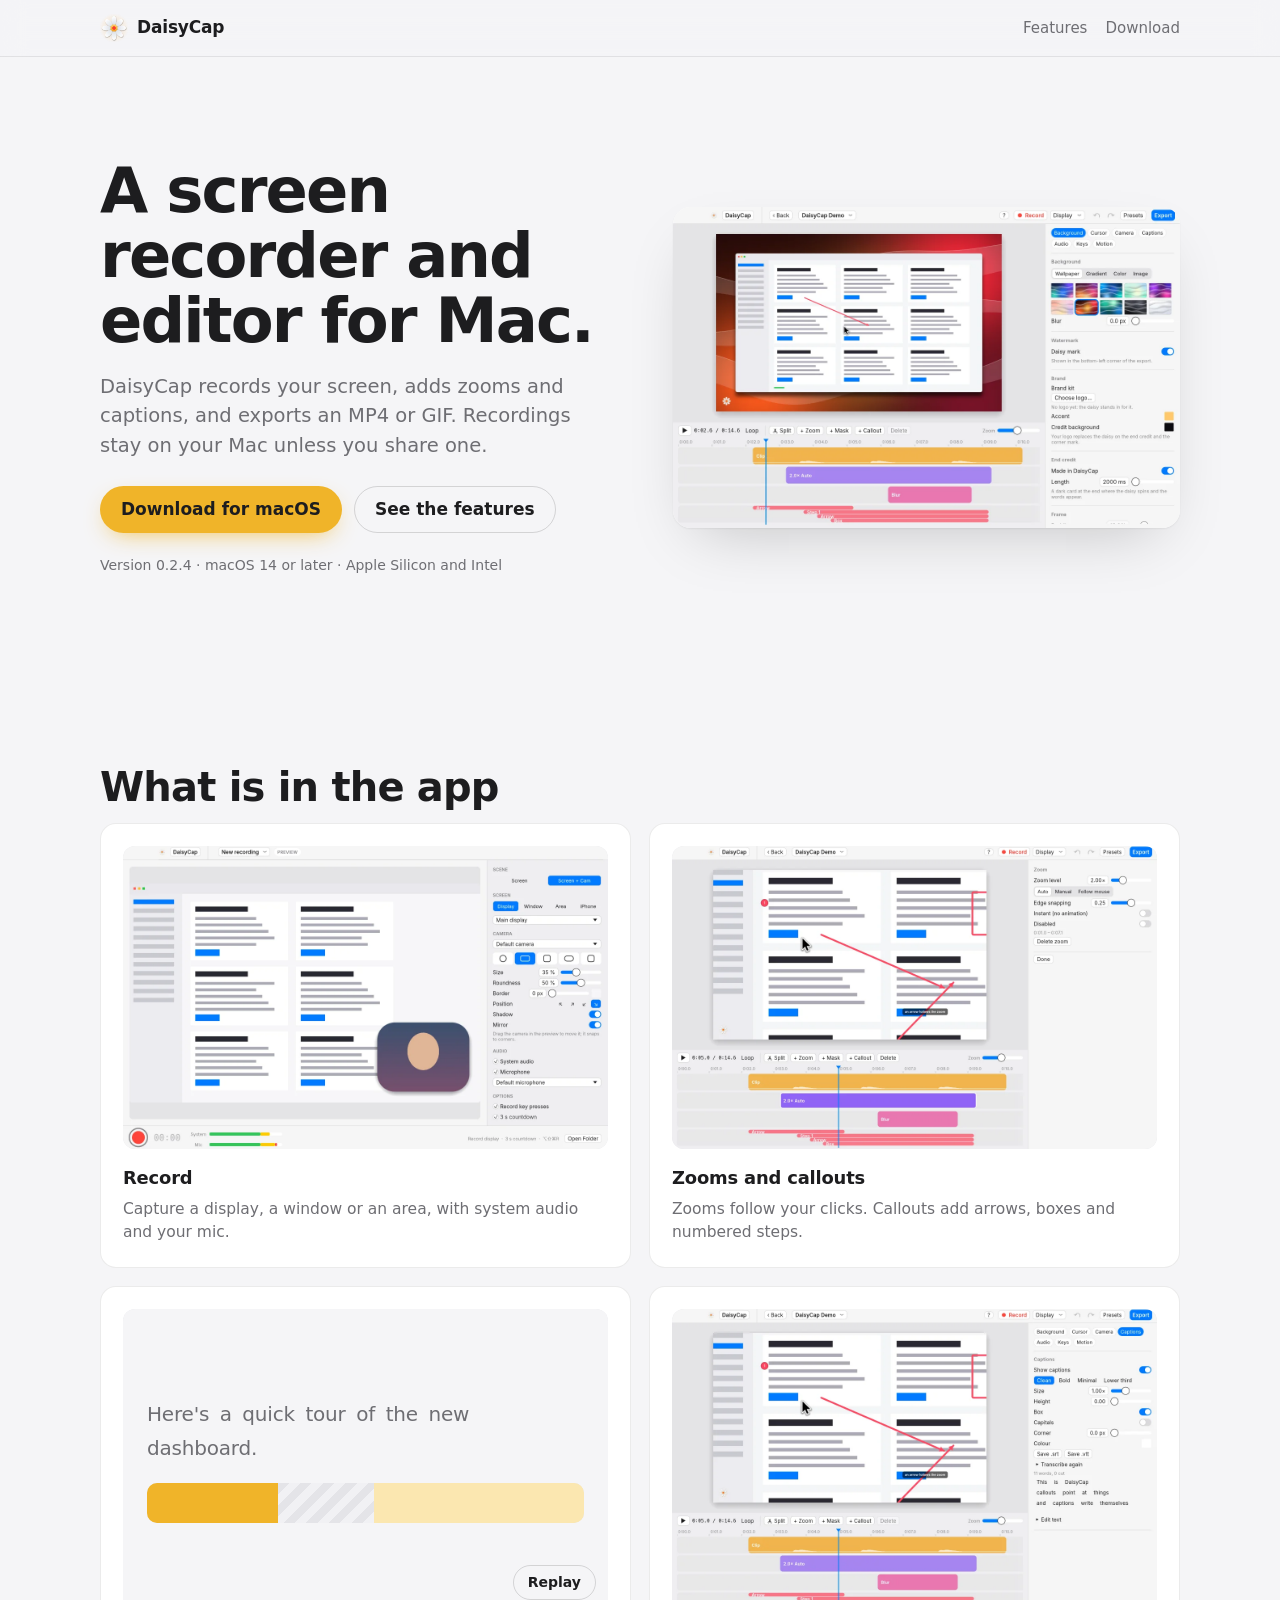
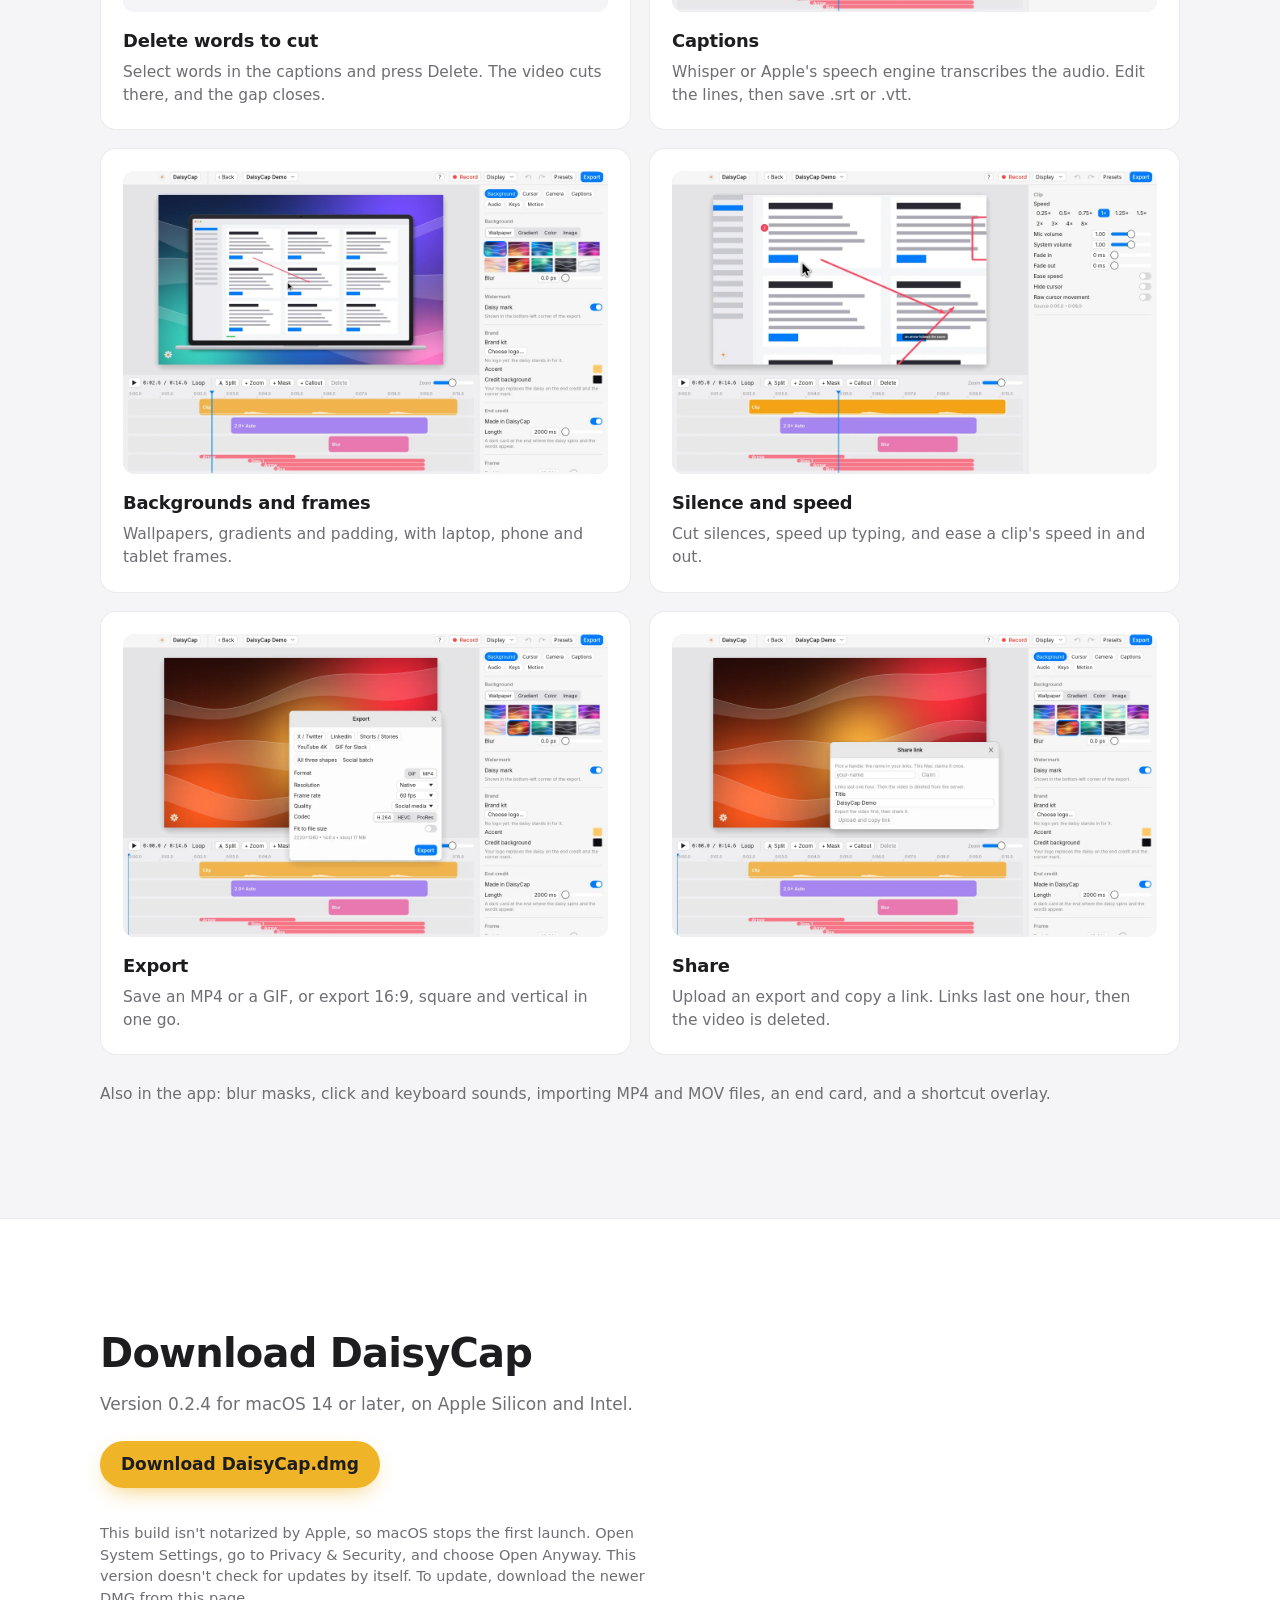
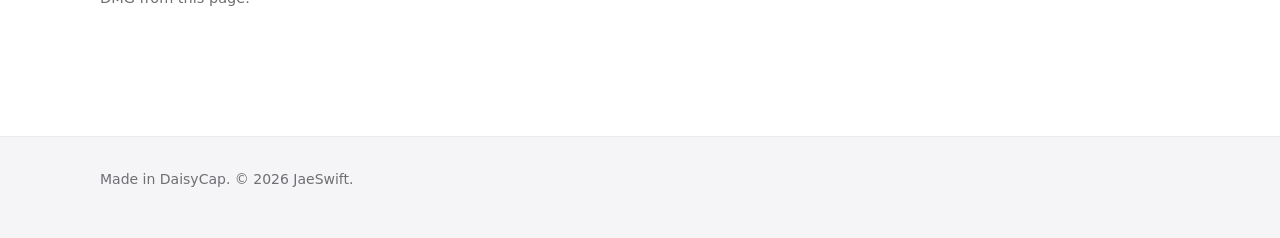
==== tools/daisycap/index.html @ 9c0357e9 "DaisyCap 0.2.4" ====
<!doctype html>
<html lang="en">
<head>
<meta charset="utf-8">
<meta name="viewport" content="width=device-width, initial-scale=1">
<title>DaisyCap: a screen recorder and editor for Mac</title>
<meta name="description" content="DaisyCap is a screen recorder and editor for Mac. Record, add zooms and captions, export an MP4 or GIF, and share a link.">
<meta name="robots" content="index,follow">
<link rel="canonical" href="https://jaeswift.xyz/tools/daisycap/">
<meta property="og:type" content="website">
<meta property="og:site_name" content="DaisyCap">
<meta property="og:title" content="DaisyCap: a screen recorder and editor for Mac">
<meta property="og:description" content="A screen recorder and editor for Mac, with zooms, captions, backgrounds and share links.">
<meta property="og:url" content="https://jaeswift.xyz/tools/daisycap/">
<meta property="og:image" content="https://jaeswift.xyz/tools/daisycap/img/hero.jpg">
<meta name="twitter:card" content="summary_large_image">
<link rel="stylesheet" href="styles.css">
<script src="app.js" defer></script>
</head>
<body>
<a class="skip" href="#main">Skip to content</a>

<header class="top">
  <a class="brand" href="#top" aria-label="DaisyCap home"><img class="logo" src="img/daisy.webp" width="28" height="28" alt="">DaisyCap</a>
  <nav aria-label="Page">
    <a href="#features">Features</a>
    <a href="#download">Download</a>
  </nav>
</header>

<main id="main">

  <section class="hero" id="top">
    <div class="wrap hero-grid">
      <div class="hero-copy">
        <h1 class="reveal" data-reveal data-delay="60">A screen recorder and editor for Mac.</h1>
        <p class="lead reveal" data-reveal data-delay="120">DaisyCap records your screen, adds zooms and captions, and exports an MP4 or GIF. Recordings stay on your Mac unless you share one.</p>
        <div class="actions reveal" data-reveal data-delay="180">
          <a class="btn primary" href="https://jaeswift.xyz/daisycap/releases/latest/download/DaisyCap.dmg">Download for macOS</a>
          <a class="btn ghost" href="#features">See the features</a>
        </div>
        <p class="meta reveal" data-reveal data-delay="240">Version 0.2.4 · macOS 14 or later · Apple Silicon and Intel</p>
      </div>
      <figure class="shot reveal" data-reveal data-delay="120">
        <img src="img/hero.webp" width="1200" height="760" alt="DaisyCap's Background tab in light mode, with a demo recording on an ember wallpaper.">
      </figure>
    </div>
  </section>

  <section class="features" id="features">
    <div class="wrap">
      <h2 class="reveal" data-reveal>What is in the app</h2>
      <div class="grid">
        <article class="card reveal" data-reveal data-delay="0">
          <figure class="card-picture">
            <img src="img/record.webp" width="1200" height="760" loading="lazy" decoding="async" alt="The recording setup, with display, window and area choices, a camera bubble, and audio switches.">
          </figure>
          <h3>Record</h3>
          <p>Capture a display, a window or an area, with system audio and your mic.</p>
        </article>
        <article class="card reveal" data-reveal data-delay="40">
          <figure class="card-picture">
            <img src="img/zoom.webp" width="1200" height="760" loading="lazy" decoding="async" alt="The zoom inspector, with the preview zoomed to 2 times and a numbered callout with arrows on screen.">
          </figure>
          <h3>Zooms and callouts</h3>
          <p>Zooms follow your clicks. Callouts add arrows, boxes and numbered steps.</p>
        </article>
        <article class="card reveal" data-reveal data-delay="80">
          <div class="card-picture">
            <div class="replay" data-replay>
              <p class="words" aria-hidden="true">
                <span class="w">Here's</span>
                <span class="w">a</span>
                <span class="w cut">quick</span>
                <span class="w cut">tour</span>
                <span class="w">of</span>
                <span class="w">the</span>
                <span class="w">new</span>
                <span class="w">dashboard.</span>
              </p>
              <div class="track" aria-hidden="true">
                <span class="clip keep-a"></span>
                <span class="clip gap"></span>
                <span class="clip keep-b"></span>
              </div>
              <button class="btn ghost small replay-btn" type="button">Replay</button>
            </div>
          </div>
          <h3>Delete words to cut</h3>
          <p>Select words in the captions and press Delete. The video cuts there, and the gap closes.</p>
        </article>
        <article class="card reveal" data-reveal data-delay="120">
          <figure class="card-picture">
            <img src="img/captions.webp" width="1200" height="760" loading="lazy" decoding="async" alt="The Captions tab, with the transcript as editable words and the Save .srt and Save .vtt buttons.">
          </figure>
          <h3>Captions</h3>
          <p>Whisper or Apple's speech engine transcribes the audio. Edit the lines, then save .srt or .vtt.</p>
        </article>
        <article class="card reveal" data-reveal data-delay="160">
          <figure class="card-picture">
            <img src="img/backgrounds.webp" width="1200" height="760" loading="lazy" decoding="async" alt="The Background tab with the aurora wallpaper, padding and a laptop frame around the recording.">
          </figure>
          <h3>Backgrounds and frames</h3>
          <p>Wallpapers, gradients and padding, with laptop, phone and tablet frames.</p>
        </article>
        <article class="card reveal" data-reveal data-delay="200">
          <figure class="card-picture">
            <img src="img/audio.webp" width="1200" height="760" loading="lazy" decoding="async" alt="The clip inspector, with speed choices from 0.25 to 8 times and an Ease speed switch.">
          </figure>
          <h3>Silence and speed</h3>
          <p>Cut silences, speed up typing, and ease a clip's speed in and out.</p>
        </article>
        <article class="card reveal" data-reveal data-delay="240">
          <figure class="card-picture">
            <img src="img/export.webp" width="1200" height="760" loading="lazy" decoding="async" alt="The export sheet, with social presets, the All three shapes button, GIF or MP4 format, and codec choices.">
          </figure>
          <h3>Export</h3>
          <p>Save an MP4 or a GIF, or export 16:9, square and vertical in one go.</p>
        </article>
        <article class="card reveal" data-reveal data-delay="280">
          <figure class="card-picture">
            <img src="img/share.webp" width="1200" height="760" loading="lazy" decoding="async" alt="The Share link window, with a handle field and the line that links last one hour.">
          </figure>
          <h3>Share</h3>
          <p>Upload an export and copy a link. Links last one hour, then the video is deleted.</p>
        </article>
      </div>
      <p class="also reveal" data-reveal>Also in the app: blur masks, click and keyboard sounds, importing MP4 and MOV files, an end card, and a shortcut overlay.</p>
    </div>
  </section>

  <section class="band download" id="download">
    <div class="wrap">
      <h2 class="reveal" data-reveal>Download DaisyCap</h2>
      <p class="reveal" data-reveal>Version 0.2.4 for macOS 14 or later, on Apple Silicon and Intel.</p>
      <div class="reveal" data-reveal data-delay="60">
        <a class="btn primary" href="https://jaeswift.xyz/daisycap/releases/latest/download/DaisyCap.dmg">Download DaisyCap.dmg</a>
      </div>
      <p class="fine reveal" data-reveal data-delay="120">This build isn't notarized by Apple, so macOS stops the first launch. Open System Settings, go to Privacy &amp; Security, and choose Open Anyway. This version doesn't check for updates by itself. To update, download the newer DMG from this page.</p>
    </div>
  </section>

</main>

<footer class="foot">
  <div class="wrap">
    <p>Made in DaisyCap. © 2026 JaeSwift.</p>
  </div>
</footer>
</body>
</html>
---- tools/daisycap/styles.css ----
:root {
  color-scheme: light;
  --bg: #f5f5f7;
  --card: #ffffff;
  --fg: #1d1d1f;
  --muted: #6e6e73;
  --line: rgba(0, 0, 0, 0.08);
  --link: #0a6cff;
  --accent: #f0b429;
  --accent-soft: #fbe7b0;
  --lane: #e8e8ed;
  --font: -apple-system, BlinkMacSystemFont, "SF Pro Text", system-ui, sans-serif;
  --display: -apple-system, BlinkMacSystemFont, "SF Pro Display", system-ui, sans-serif;
}

* { box-sizing: border-box; }

html { -webkit-text-size-adjust: 100%; scroll-behavior: smooth; }

body {
  margin: 0;
  background: var(--bg);
  color: var(--fg);
  font-family: var(--font);
  font-size: 17px;
  line-height: 1.5;
}

img { display: block; max-width: 100%; height: auto; }
a { color: var(--link); }
code { font-family: ui-monospace, "SF Mono", Menlo, monospace; font-size: 0.92em; }

:focus-visible { outline: 3px solid var(--link); outline-offset: 3px; border-radius: 6px; }

.skip {
  position: absolute; left: 12px; top: -48px; padding: 8px 12px;
  background: var(--card); color: var(--fg); border-radius: 8px; z-index: 10;
}
.skip:focus { top: 12px; }

.wrap { width: min(1080px, calc(100% - 40px)); margin: 0 auto; }

/* Header */
.top {
  position: sticky; top: 0; z-index: 5;
  display: flex; align-items: center; justify-content: space-between;
  padding: 14px max(20px, calc((100% - 1080px) / 2));
  background: rgba(245, 245, 247, 0.82);
  backdrop-filter: saturate(160%) blur(12px);
  border-bottom: 1px solid var(--line);
}
.top .brand {
  display: inline-flex; align-items: center; gap: 9px;
  font-family: var(--display); font-weight: 650; color: var(--fg); text-decoration: none; letter-spacing: -0.01em;
}
.top .logo { width: 28px; height: 28px; flex: none; }
.top .brand:hover .logo, .top .brand:focus-visible .logo { animation: spin 2.4s linear infinite; }
@keyframes spin { to { transform: rotate(360deg); } }
.top nav { display: flex; gap: 18px; }
.top nav a { color: var(--muted); text-decoration: none; font-size: 15px; }
.top nav a:hover { color: var(--fg); }

/* Hero */
.hero { padding: clamp(48px, 8vw, 104px) 0 clamp(40px, 6vw, 80px); }
.hero-grid { display: grid; grid-template-columns: minmax(0, 1fr); gap: 48px; align-items: center; }
.hero-copy, .shot { min-width: 0; }
.shot img { width: 100%; height: auto; }
h1 {
  margin: 0 0 18px; font-family: var(--display); font-weight: 700;
  font-size: clamp(2.3rem, 5.4vw, 3.9rem); line-height: 1.04; letter-spacing: -0.03em;
}
h2 { margin: 0 0 14px; font-family: var(--display); font-weight: 650; font-size: clamp(1.8rem, 3.6vw, 2.5rem); line-height: 1.1; letter-spacing: -0.02em; }
h3 { margin: 0 0 6px; font-size: 1.12rem; font-weight: 620; letter-spacing: -0.01em; }
.lead { margin: 0 0 26px; color: var(--muted); font-size: clamp(1.05rem, 1.8vw, 1.22rem); max-width: 34em; }
.actions { display: flex; flex-wrap: wrap; gap: 12px; }
.meta { margin: 22px 0 0; color: var(--muted); font-size: 14px; }
.shot {
  margin: 0; border-radius: 18px; overflow: hidden; background: var(--card);
  box-shadow: 0 1px 2px rgba(0, 0, 0, 0.06), 0 24px 60px -24px rgba(0, 0, 0, 0.22);
}

/* Buttons: only transform moves; colour changes snap */
.btn {
  display: inline-flex; align-items: center; justify-content: center;
  min-height: 44px; padding: 10px 20px; border-radius: 999px;
  font: inherit; font-weight: 580; text-decoration: none; cursor: pointer;
  border: 1px solid transparent; transition: transform 120ms ease-out;
}
.btn:active { transform: scale(0.97); }
.btn.primary { background: var(--accent); color: #1d1d1f; box-shadow: 0 8px 24px -10px rgba(240, 180, 41, 0.9); }
.btn.primary:hover { background: #f5c04a; }
.btn.ghost { background: transparent; color: var(--fg); border-color: rgba(0, 0, 0, 0.14); }
.btn.ghost:hover { background: rgba(0, 0, 0, 0.04); }
.btn.small { min-height: 34px; padding: 6px 14px; font-size: 14px; }

/* Bands and sections */
section { padding: clamp(56px, 9vw, 112px) 0; }
.band { background: var(--card); border-top: 1px solid var(--line); border-bottom: 1px solid var(--line); }

/* Replay of a cut. The cut state is the default, so the page reads right without JavaScript. */
.replay {
  position: absolute; inset: 0; margin: 0; padding: clamp(14px, 2.6vw, 24px);
  border: 0; border-radius: 0; background: var(--bg);
  display: flex; flex-direction: column; justify-content: center;
}
.replay .words { font-size: clamp(1rem, 2.2vw, 1.25rem); }
.replay .track { margin-top: 18px; height: 40px; }
.replay .replay-btn { position: absolute; right: 12px; bottom: 12px; }
.words { margin: 0; font-size: clamp(1.25rem, 2.6vw, 1.6rem); line-height: 1.7; font-family: var(--display); letter-spacing: -0.01em; }
.w { position: relative; display: inline-block; margin-right: 0.22em; }
.w.cut { color: var(--muted); }
.w.cut::after {
  content: ""; position: absolute; left: 0; right: 0; top: 56%; height: 2px;
  background: currentColor; transform: scaleX(1); transform-origin: left center;
}
.track { display: flex; height: 46px; margin-top: 22px; border-radius: 10px; overflow: hidden; background: var(--lane); }
.clip { display: block; height: 100%; }
.keep-a { flex: 0 0 30%; background: var(--accent); }
.gap {
  flex: 0 0 22%; transform: scaleX(0); transform-origin: left center;
  background: repeating-linear-gradient(135deg, #e4e4e8 0 8px, #f1f1f4 8px 16px);
}
/* -45.83% of this clip's own width is the 22% gap, for when no JavaScript sets --shift. */
.keep-b { flex: 0 0 48%; background: var(--accent-soft); transform: translateX(var(--shift, -45.83%)); }
.replay-btn { display: none; }

/* Feature cards */
.grid { display: grid; grid-template-columns: minmax(0, 1fr); gap: 18px; }
@media (min-width: 700px) {
  .grid { grid-template-columns: repeat(2, minmax(0, 1fr)); }
}
.card {
  position: relative; isolation: isolate; display: flex; flex-direction: column;
  margin: 0; padding: 22px; border-radius: 16px;
  background: var(--card); border: 1px solid var(--line);
}
.card::before {
  content: ""; position: absolute; inset: 0; z-index: -1; border-radius: inherit;
  box-shadow: 0 16px 36px -18px rgba(0, 0, 0, 0.25); opacity: 0; transition: opacity 160ms ease;
}
.card p { margin: 0; color: var(--muted); font-size: 15.5px; }
.card:hover::before { opacity: 1; }
.card-picture {
  position: relative; aspect-ratio: 16 / 10; margin: 0 0 16px; overflow: hidden;
  border-radius: 12px; background: var(--lane);
}
.card-picture img { position: absolute; inset: 0; width: 100%; height: 100%; object-fit: cover; }
.also { margin: 28px 0 0; color: var(--muted); font-size: 15.5px; }

/* Download */
.download p { color: var(--muted); }
.download .btn { margin: 6px 0 20px; }
.fine { font-size: 14.5px; max-width: 40em; }

/* Footer */
.foot { padding: 32px 0 48px; color: var(--muted); font-size: 14px; }
.foot p { margin: 0; }

/* Small screens: the header keeps Features and Download */
@media (max-width: 520px) {
  .top nav { gap: 14px; }
}

/* Wide screens */
@media (min-width: 860px) {
  .hero-grid { grid-template-columns: minmax(0, 1.02fr) minmax(0, 1fr); gap: 56px; }
}

/* Entrances start hidden only when JavaScript runs, so the page reads without it */
.js .reveal {
  opacity: 0; transform: translateY(12px);
  transition: opacity 240ms ease-out var(--d, 0ms), transform 240ms ease-out var(--d, 0ms);
}
.js .reveal.is-in { opacity: 1; transform: none; }
.js .shot.reveal { transform: scale(0.98); }
.js .shot.reveal.is-in { transform: none; }
.js .card.reveal.is-in:hover { transform: translateY(-2px); transition: transform 160ms ease, opacity 240ms ease-out; }

/* Replay: with JavaScript and motion allowed, the cut opens, then closes once per loop */
@media (prefers-reduced-motion: no-preference) {
  .js .replay .w.cut::after { transform: scaleX(0); }
  .js .replay .gap { transform: scaleX(1); }
  .js .replay .keep-b { transform: translateX(0); }
  .js .replay-btn { display: inline-flex; }
  .js .replay.play .w.cut::after { animation: strike 240ms ease-out 180ms forwards; }
  .js .replay.play .gap { animation: close 280ms ease-in-out 420ms forwards; }
  .js .replay.play .keep-b { animation: slide 280ms ease-in-out 420ms forwards; }
}
@keyframes strike { from { transform: scaleX(0); } to { transform: scaleX(1); } }
@keyframes close { from { transform: scaleX(1); } to { transform: scaleX(0); } }
@keyframes slide { from { transform: translateX(0); } to { transform: translateX(var(--shift, -45.83%)); } }

/* Reduced motion: nothing moves or fades, and the final states show */
@media (prefers-reduced-motion: reduce) {
  html { scroll-behavior: auto; }
  *, *::before, *::after { transition: none !important; animation: none !important; }
  .js .reveal { opacity: 1; transform: none; }
  .js .card.reveal.is-in:hover { transform: none; }
  .card:hover::before { opacity: 1; }
  .btn:active { transform: none; }
}
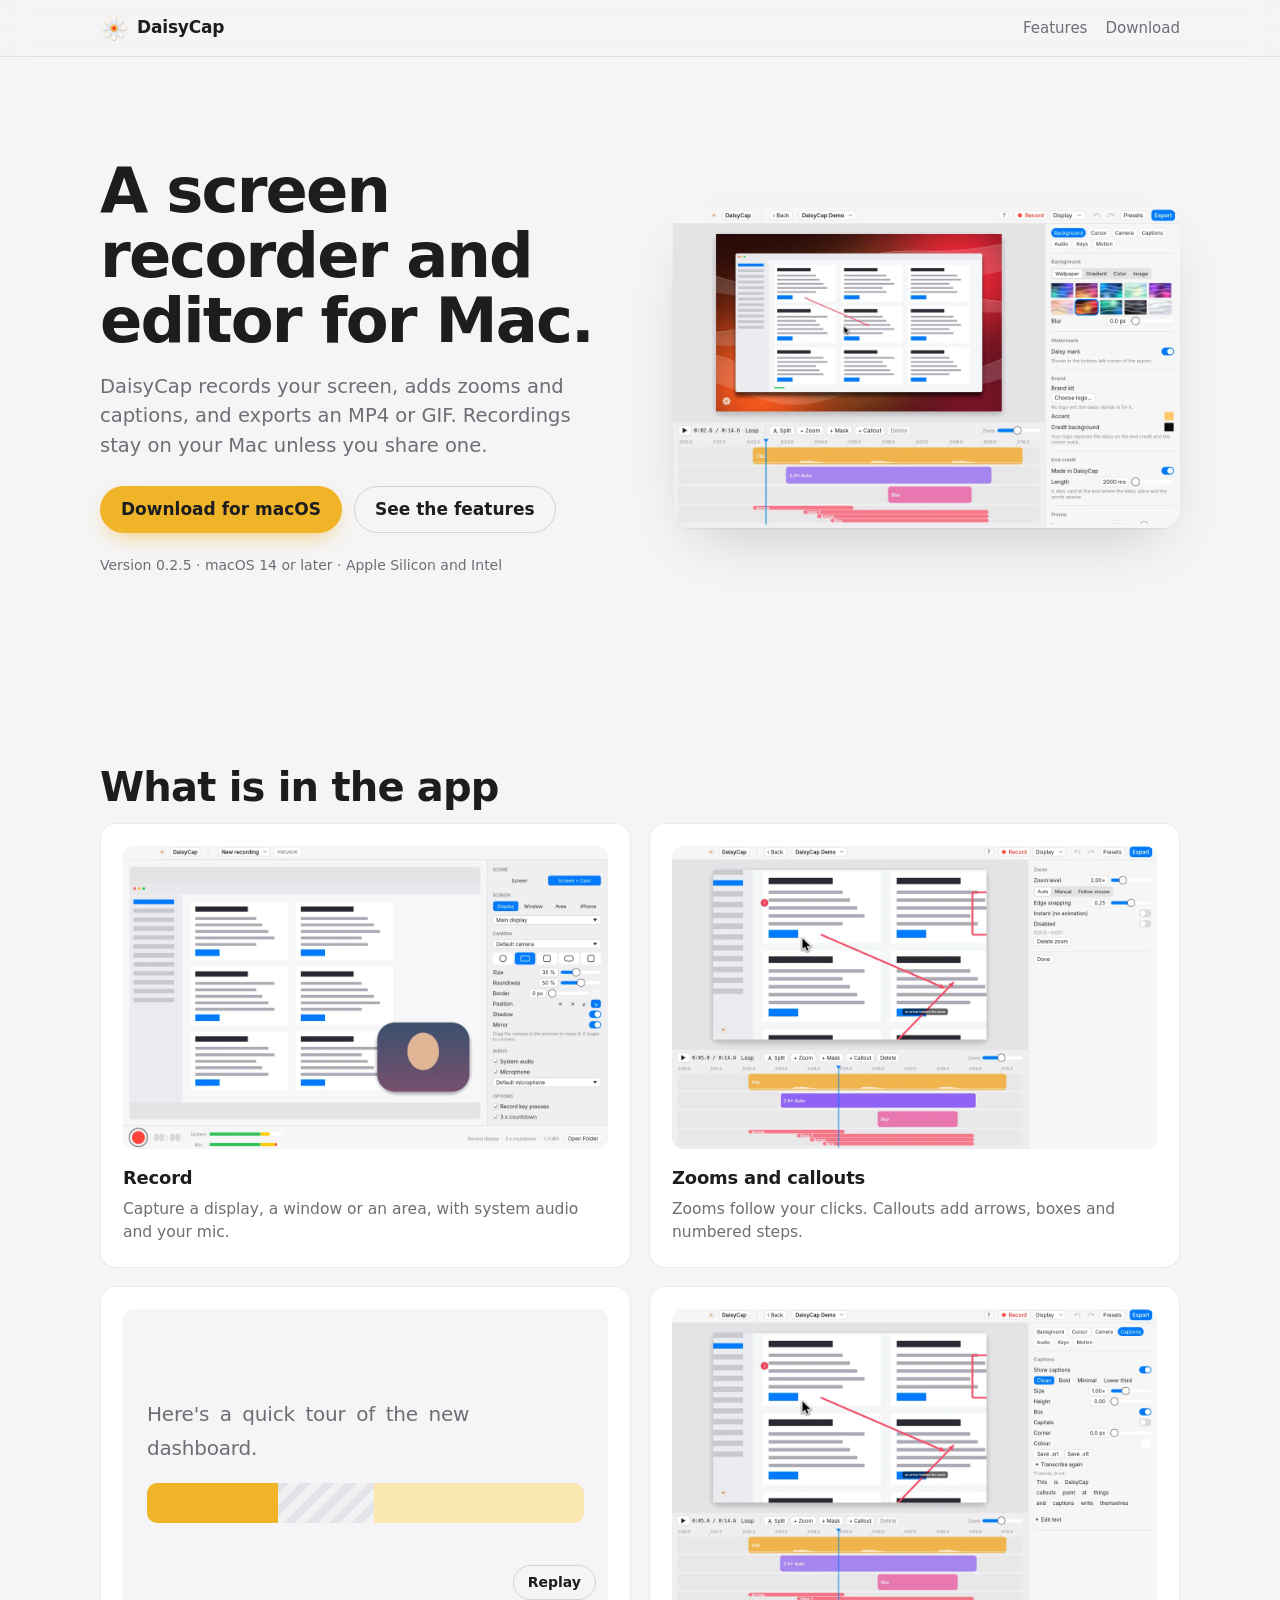
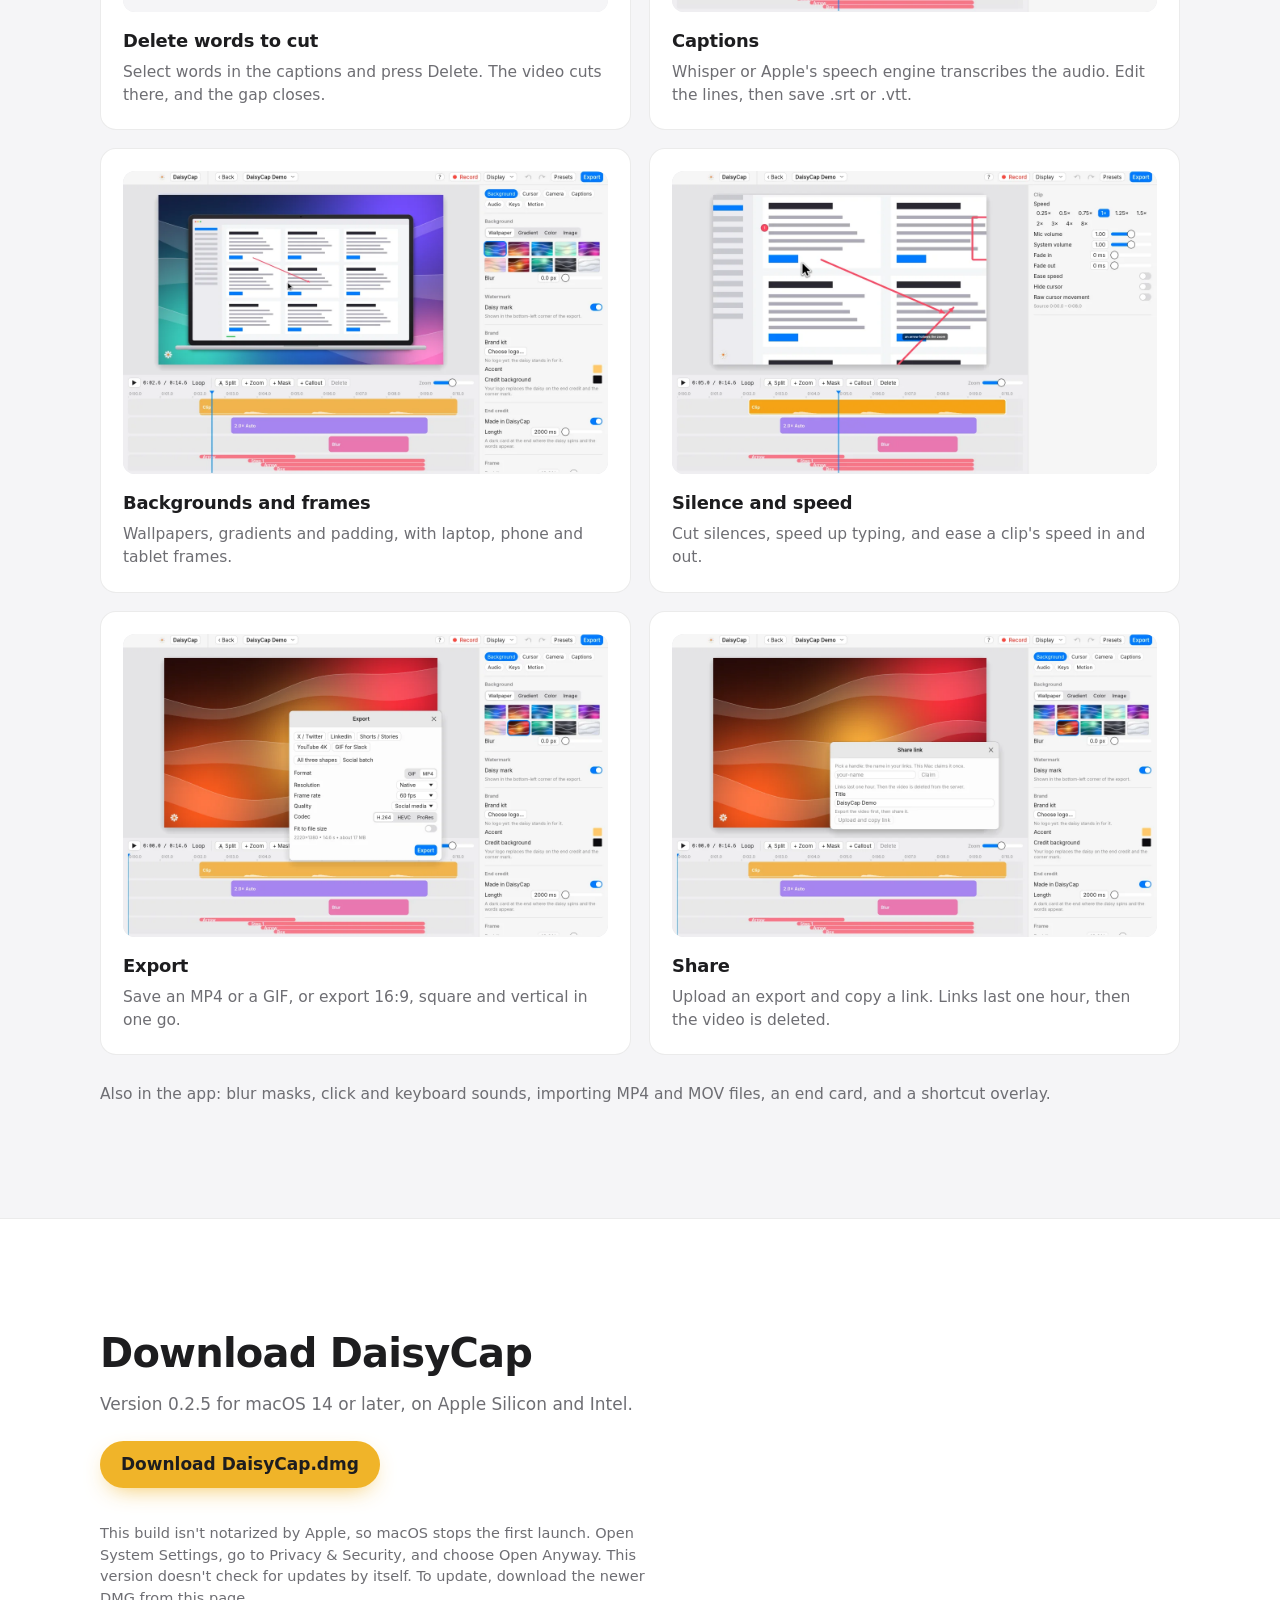
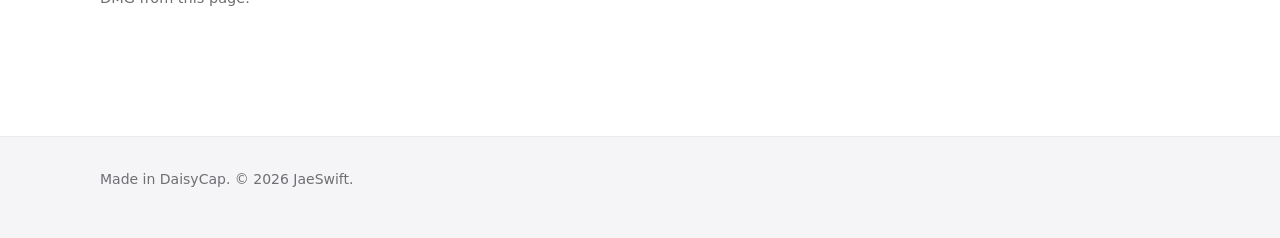
==== commit a3e59597: "chore(app): 0.2.5, with a What's New entry The What's New sheet gets an entry for the seamless split" ====
--- a/tools/daisycap/index.html
+++ b/tools/daisycap/index.html
@@ -39,7 +39,7 @@
           <a class="btn primary" href="https://jaeswift.xyz/daisycap/releases/latest/download/DaisyCap.dmg">Download for macOS</a>
           <a class="btn ghost" href="#features">See the features</a>
         </div>
-        <p class="meta reveal" data-reveal data-delay="240">Version 0.2.4 · macOS 14 or later · Apple Silicon and Intel</p>
+        <p class="meta reveal" data-reveal data-delay="240">Version 0.2.5 · macOS 14 or later · Apple Silicon and Intel</p>
       </div>
       <figure class="shot reveal" data-reveal data-delay="120">
         <img src="img/hero.webp" width="1200" height="760" alt="DaisyCap's Background tab in light mode, with a demo recording on an ember wallpaper.">
@@ -132,7 +132,7 @@
   <section class="band download" id="download">
     <div class="wrap">
       <h2 class="reveal" data-reveal>Download DaisyCap</h2>
-      <p class="reveal" data-reveal>Version 0.2.4 for macOS 14 or later, on Apple Silicon and Intel.</p>
+      <p class="reveal" data-reveal>Version 0.2.5 for macOS 14 or later, on Apple Silicon and Intel.</p>
       <div class="reveal" data-reveal data-delay="60">
         <a class="btn primary" href="https://jaeswift.xyz/daisycap/releases/latest/download/DaisyCap.dmg">Download DaisyCap.dmg</a>
       </div>
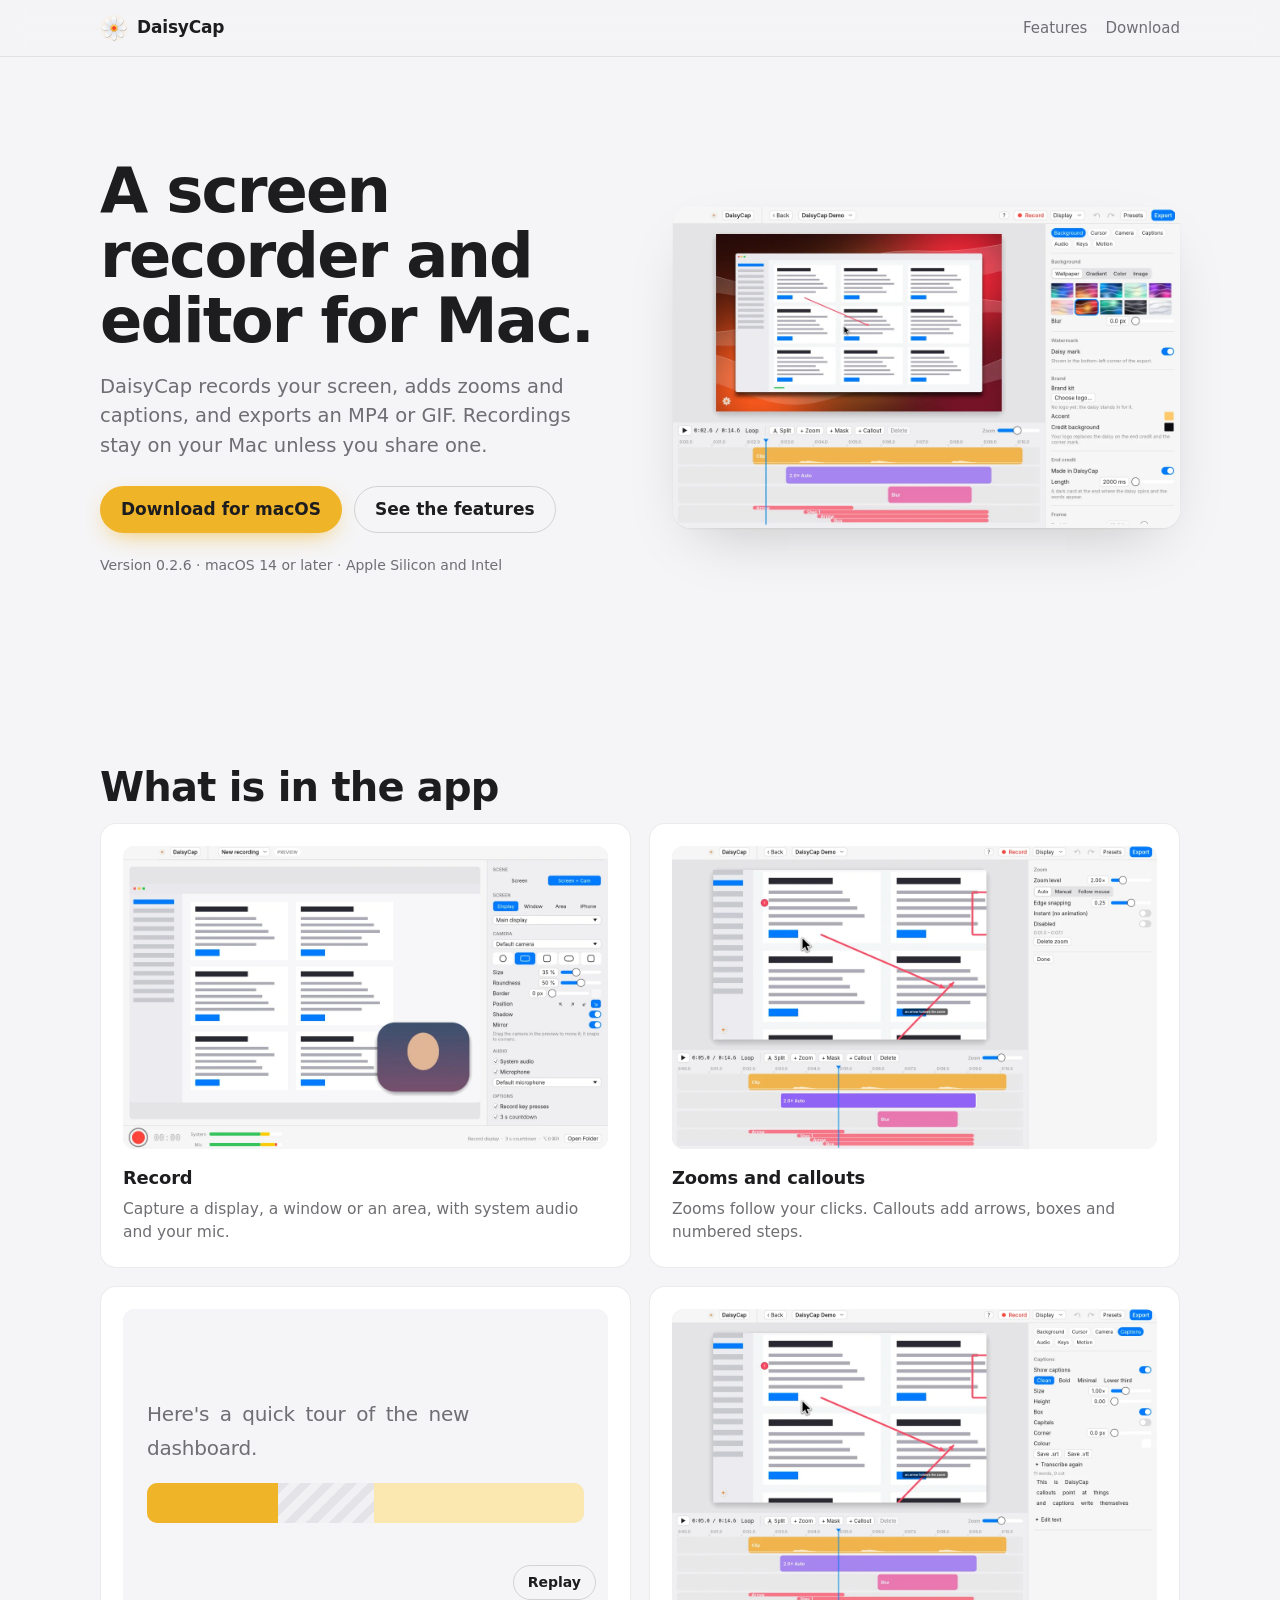
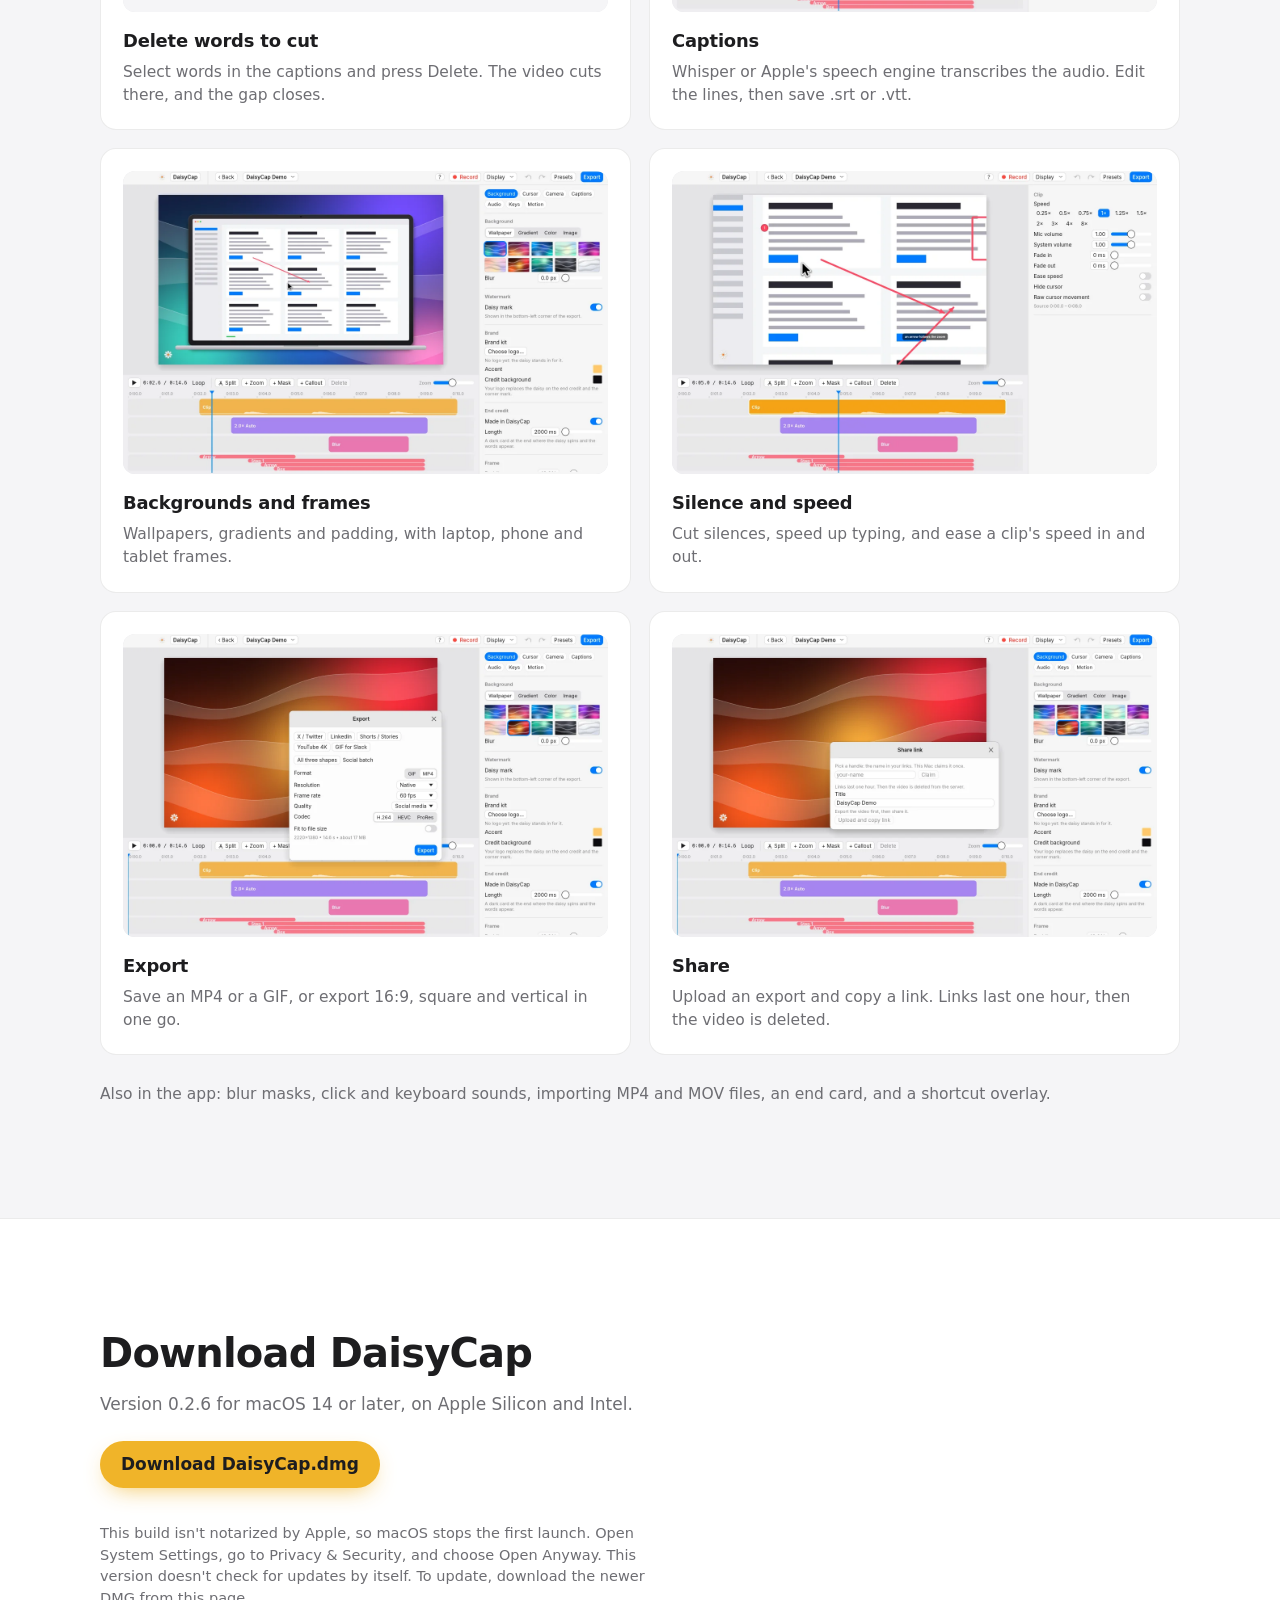
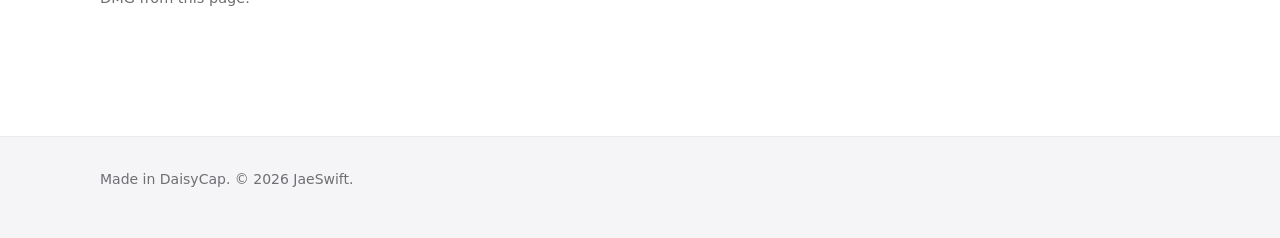
==== commit 5b0917a0: "chore(app): 0.2.6, with a What's New entry" ====
--- a/tools/daisycap/index.html
+++ b/tools/daisycap/index.html
@@ -39,7 +39,7 @@
           <a class="btn primary" href="https://jaeswift.xyz/daisycap/releases/latest/download/DaisyCap.dmg">Download for macOS</a>
           <a class="btn ghost" href="#features">See the features</a>
         </div>
-        <p class="meta reveal" data-reveal data-delay="240">Version 0.2.5 · macOS 14 or later · Apple Silicon and Intel</p>
+        <p class="meta reveal" data-reveal data-delay="240">Version 0.2.6 · macOS 14 or later · Apple Silicon and Intel</p>
       </div>
       <figure class="shot reveal" data-reveal data-delay="120">
         <img src="img/hero.webp" width="1200" height="760" alt="DaisyCap's Background tab in light mode, with a demo recording on an ember wallpaper.">
@@ -132,7 +132,7 @@
   <section class="band download" id="download">
     <div class="wrap">
       <h2 class="reveal" data-reveal>Download DaisyCap</h2>
-      <p class="reveal" data-reveal>Version 0.2.5 for macOS 14 or later, on Apple Silicon and Intel.</p>
+      <p class="reveal" data-reveal>Version 0.2.6 for macOS 14 or later, on Apple Silicon and Intel.</p>
       <div class="reveal" data-reveal data-delay="60">
         <a class="btn primary" href="https://jaeswift.xyz/daisycap/releases/latest/download/DaisyCap.dmg">Download DaisyCap.dmg</a>
       </div>
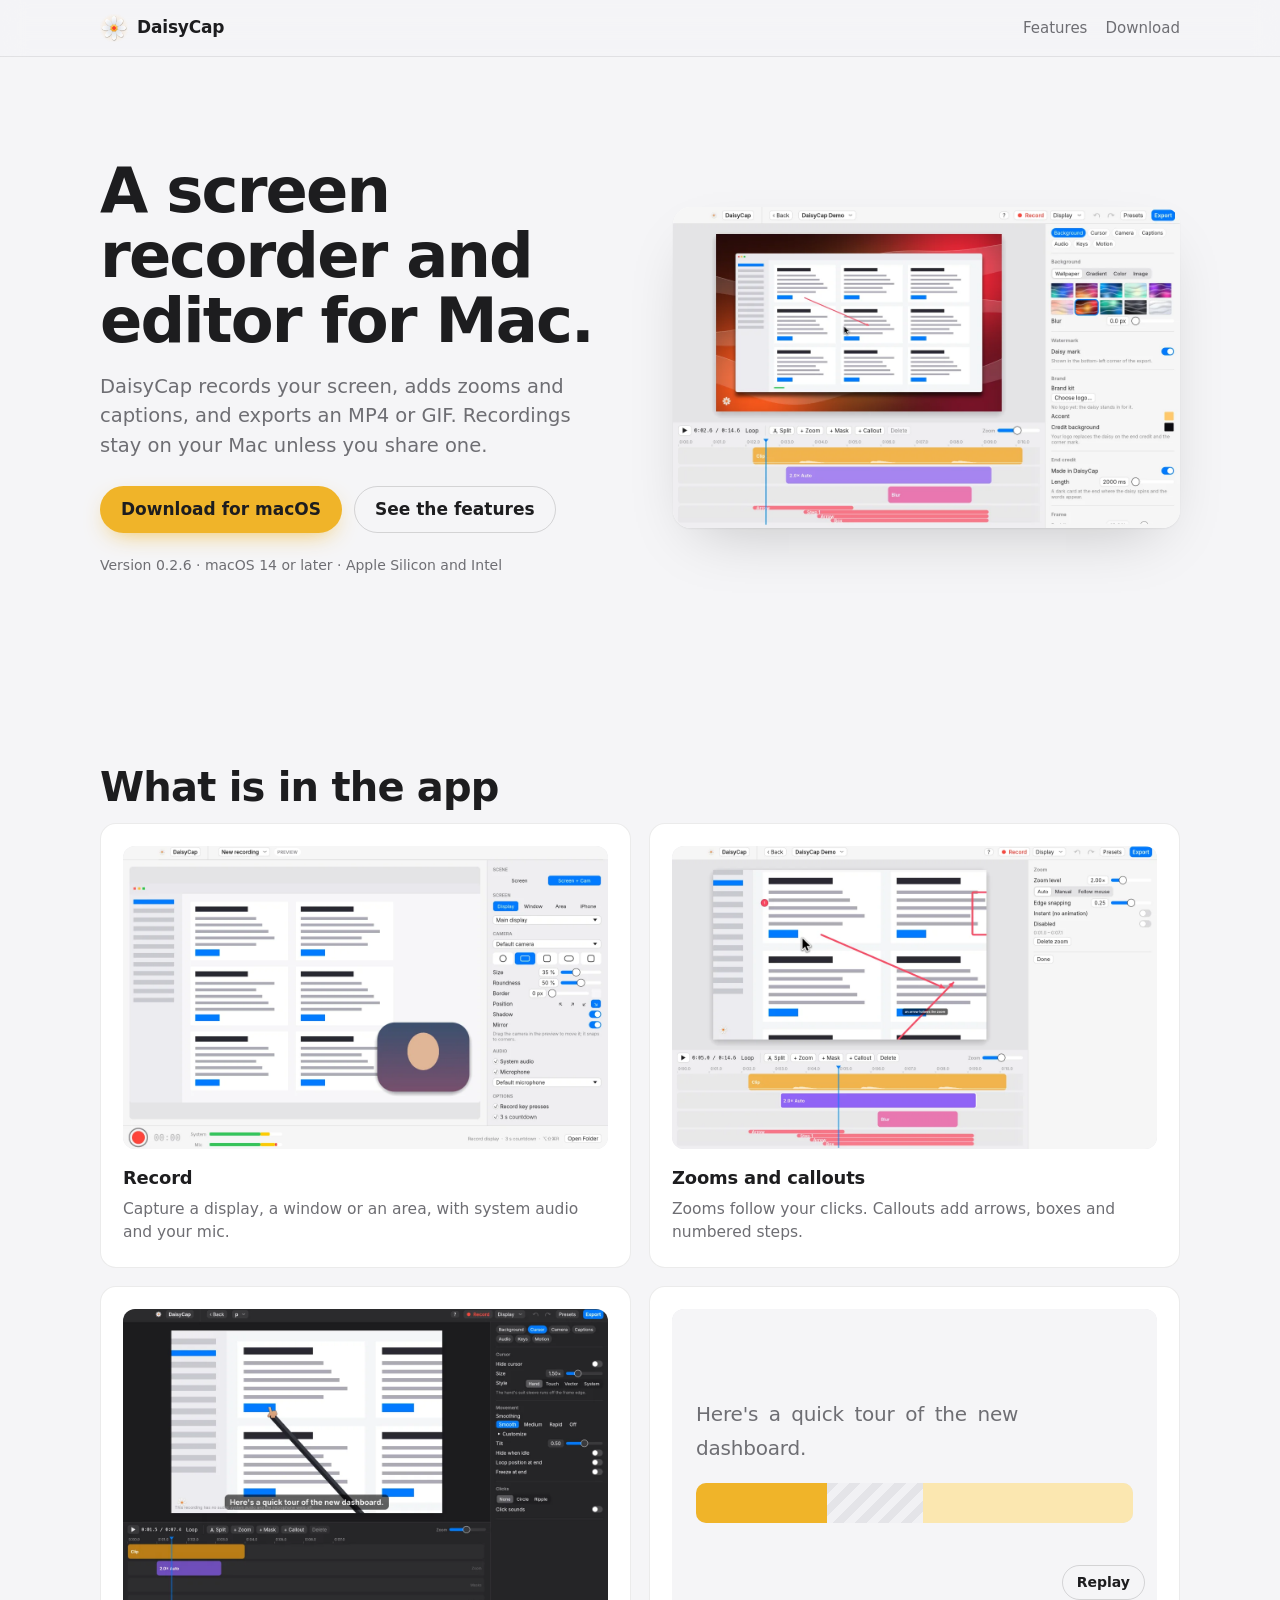
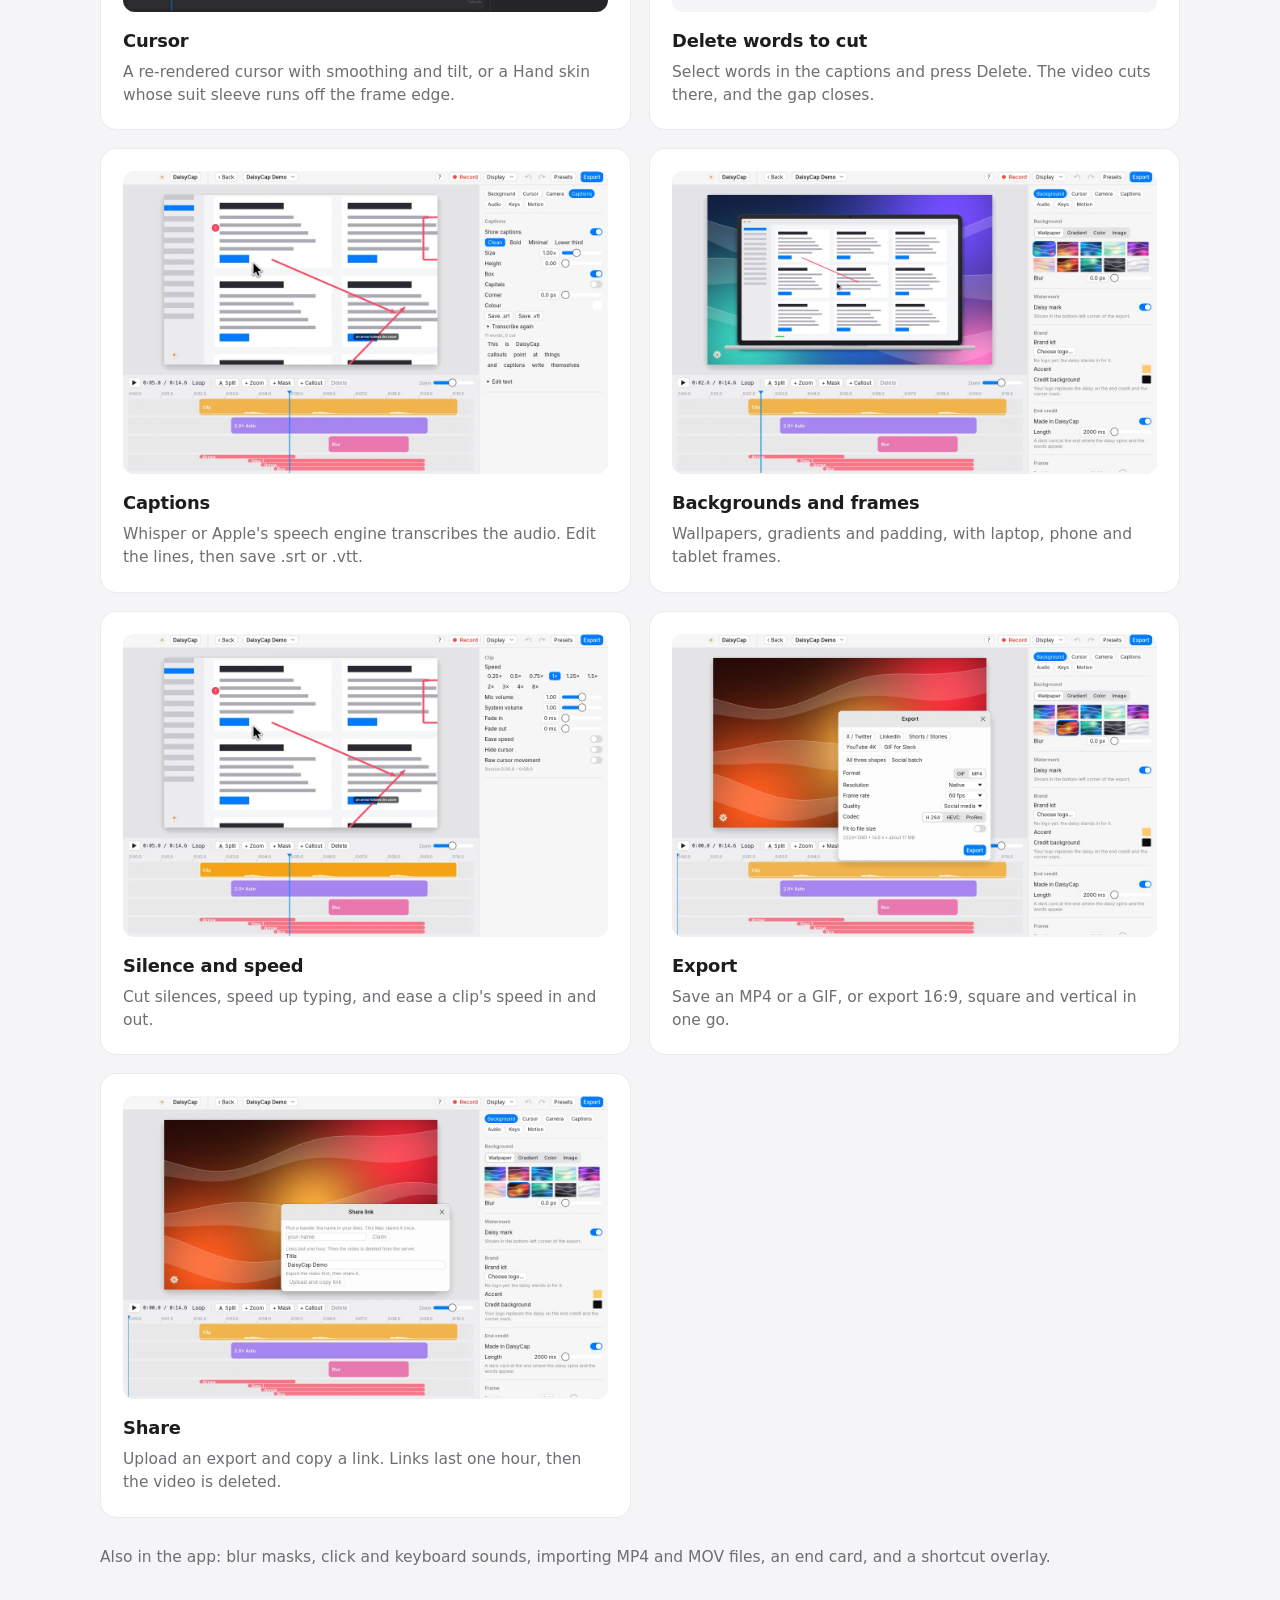
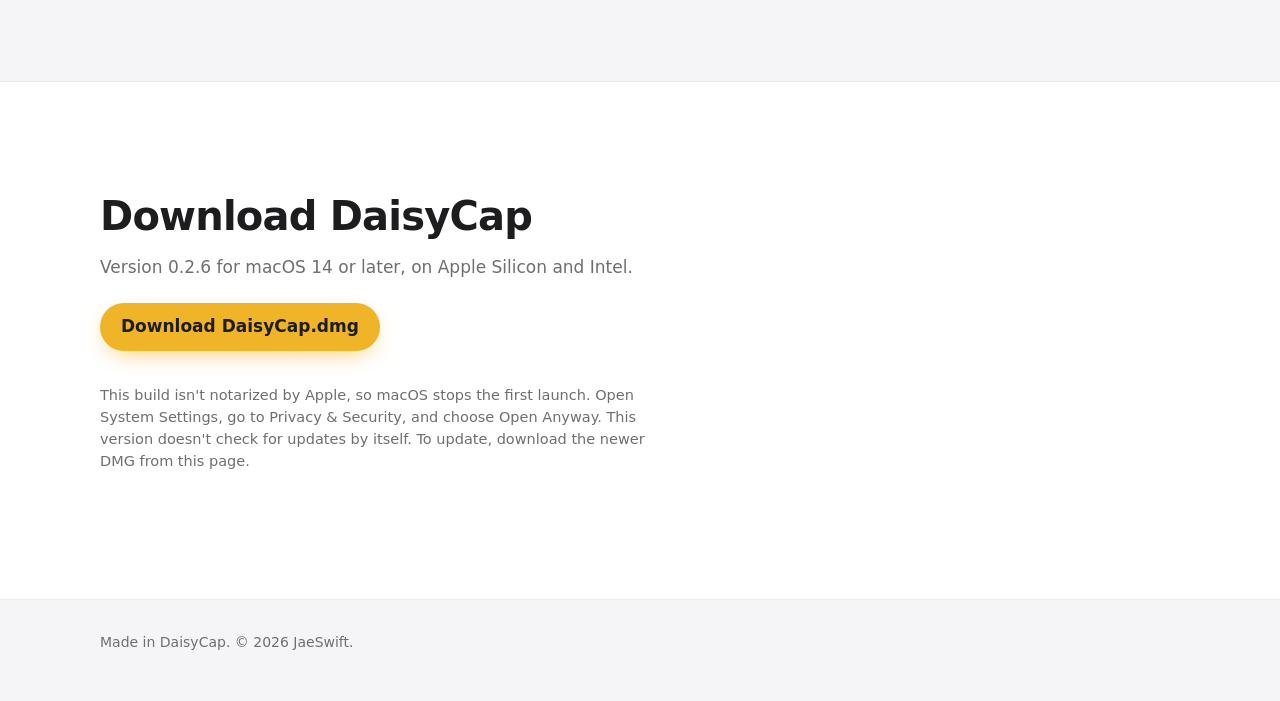
==== commit 8f24fa14: "feat(tools): a Cursor card with the hand's sleeve shot" ====
--- a/tools/daisycap/index.html
+++ b/tools/daisycap/index.html
@@ -66,6 +66,13 @@
           <p>Zooms follow your clicks. Callouts add arrows, boxes and numbered steps.</p>
         </article>
         <article class="card reveal" data-reveal data-delay="80">
+          <figure class="card-picture">
+            <img src="img/cursor.webp" width="1200" height="760" loading="lazy" decoding="async" alt="The Cursor tab with the Hand style chosen, and the hand's suit sleeve crossing the preview to the frame edge.">
+          </figure>
+          <h3>Cursor</h3>
+          <p>A re-rendered cursor with smoothing and tilt, or a Hand skin whose suit sleeve runs off the frame edge.</p>
+        </article>
+        <article class="card reveal" data-reveal data-delay="120">
           <div class="card-picture">
             <div class="replay" data-replay>
               <p class="words" aria-hidden="true">
@@ -89,35 +96,35 @@
           <h3>Delete words to cut</h3>
           <p>Select words in the captions and press Delete. The video cuts there, and the gap closes.</p>
         </article>
-        <article class="card reveal" data-reveal data-delay="120">
+        <article class="card reveal" data-reveal data-delay="160">
           <figure class="card-picture">
             <img src="img/captions.webp" width="1200" height="760" loading="lazy" decoding="async" alt="The Captions tab, with the transcript as editable words and the Save .srt and Save .vtt buttons.">
           </figure>
           <h3>Captions</h3>
           <p>Whisper or Apple's speech engine transcribes the audio. Edit the lines, then save .srt or .vtt.</p>
         </article>
-        <article class="card reveal" data-reveal data-delay="160">
+        <article class="card reveal" data-reveal data-delay="200">
           <figure class="card-picture">
             <img src="img/backgrounds.webp" width="1200" height="760" loading="lazy" decoding="async" alt="The Background tab with the aurora wallpaper, padding and a laptop frame around the recording.">
           </figure>
           <h3>Backgrounds and frames</h3>
           <p>Wallpapers, gradients and padding, with laptop, phone and tablet frames.</p>
         </article>
-        <article class="card reveal" data-reveal data-delay="200">
+        <article class="card reveal" data-reveal data-delay="240">
           <figure class="card-picture">
             <img src="img/audio.webp" width="1200" height="760" loading="lazy" decoding="async" alt="The clip inspector, with speed choices from 0.25 to 8 times and an Ease speed switch.">
           </figure>
           <h3>Silence and speed</h3>
           <p>Cut silences, speed up typing, and ease a clip's speed in and out.</p>
         </article>
-        <article class="card reveal" data-reveal data-delay="240">
+        <article class="card reveal" data-reveal data-delay="280">
           <figure class="card-picture">
             <img src="img/export.webp" width="1200" height="760" loading="lazy" decoding="async" alt="The export sheet, with social presets, the All three shapes button, GIF or MP4 format, and codec choices.">
           </figure>
           <h3>Export</h3>
           <p>Save an MP4 or a GIF, or export 16:9, square and vertical in one go.</p>
         </article>
-        <article class="card reveal" data-reveal data-delay="280">
+        <article class="card reveal" data-reveal data-delay="320">
           <figure class="card-picture">
             <img src="img/share.webp" width="1200" height="760" loading="lazy" decoding="async" alt="The Share link window, with a handle field and the line that links last one hour.">
           </figure>
